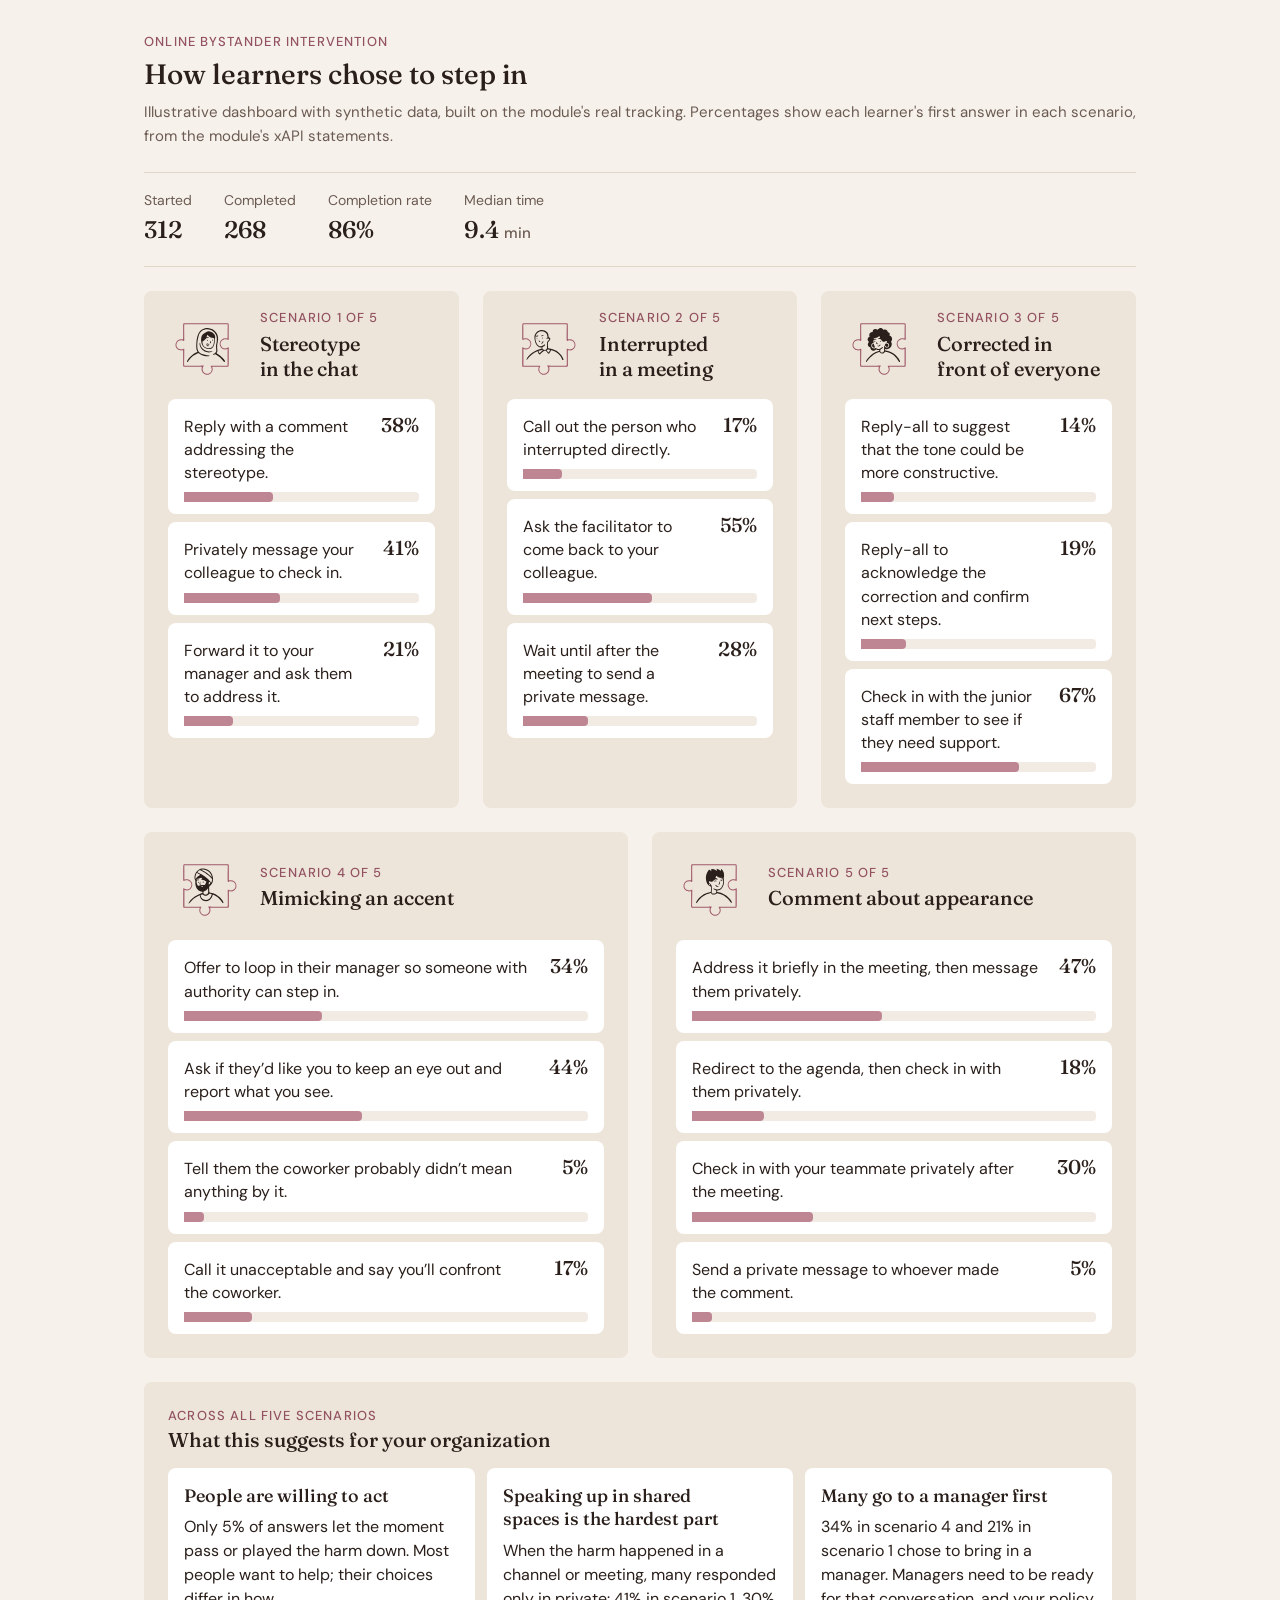
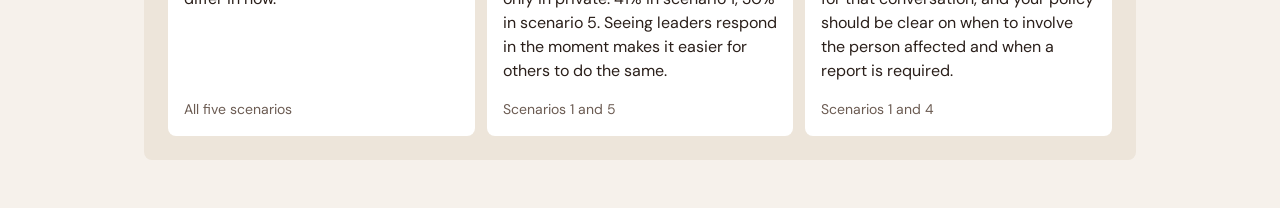
==== dashboard.html @ a737eeb1 "Add illustrative cohort dashboard page A mock of what an L&D lead would see from real deployment dat" ====
<!doctype html>
<html lang="en-CA">
<head>
<meta charset="utf-8">
<meta name="viewport" content="width=device-width, initial-scale=1">
<title>OBI Cohort Dashboard</title>
<link rel="preconnect" href="https://fonts.googleapis.com">
<link rel="preconnect" href="https://fonts.gstatic.com" crossorigin>
<link rel="stylesheet" href="https://fonts.googleapis.com/css2?family=Fraunces:wght@400;500&family=DM+Sans:wght@400;500&display=swap">
<style>
/* Layout: module tokens; scenarios 1–3 (three options) in thirds and 4–5 (four options) in halves so rows match, then a full-width takeaways panel. Light only, matching the module. */
:root {
  color-scheme: light;
  --color-bg: #F6F1EB;
  --color-bg-weighted: #EDE5DA;
  --color-accent: #A0596A;
  --color-eyebrow: #935262;
  --color-text: #2A1F1A;
  --color-text-secondary: #6B5B52;
  --color-surface: #FFFFFF;
  --color-border: #E0D6C8;
  --color-track: #F1EBE4;
  --color-bar: #BE8592;
  --font-heading: "Fraunces", Georgia, serif;
  --font-body: "DM Sans", system-ui, -apple-system, sans-serif;
  --space-1: 0.5rem; --space-2: 0.75rem; --space-3: 1rem; --space-4: 1.5rem; --space-5: 2rem; --space-6: 3rem;
  --radius: 0.5rem;
  --max-width: 64rem;
}
* { box-sizing: border-box; }
body { margin: 0; background: var(--color-bg); color: var(--color-text); font-family: var(--font-body); font-size: 1.0625rem; line-height: 1.6; }
.page { max-width: var(--max-width); margin: 0 auto; padding-block: var(--space-5) var(--space-6); padding-left: max(16px, env(safe-area-inset-left, 0px)); padding-right: max(16px, env(safe-area-inset-right, 0px)); display: grid; gap: var(--space-4); }

.eyebrow { font-weight: 500; font-size: 0.8125rem; letter-spacing: 0.09em; text-transform: uppercase; color: var(--color-eyebrow); margin: 0; }
h1 { font-family: var(--font-heading); font-weight: 500; font-size: 1.75rem; line-height: 1.25; margin: 0.25rem 0 0; text-wrap: balance; }
.synthetic { margin: var(--space-1) 0 0; font-size: 0.9375rem; color: var(--color-text-secondary); }

.stats { display: flex; flex-wrap: wrap; gap: var(--space-2) var(--space-5); margin: 0; padding: var(--space-3) 0; border-block: 1px solid var(--color-border); }
.stats div { display: grid; }
.stats dt { font-size: 0.875rem; color: var(--color-text-secondary); }
.stats dd { margin: 0; font-family: var(--font-heading); font-size: 1.5rem; font-weight: 500; font-variant-numeric: tabular-nums; }
.stats dd small { font-family: var(--font-body); font-size: 0.9375rem; color: var(--color-text-secondary); margin-left: 0.25rem; }


.grid { display: grid; grid-template-columns: repeat(6, minmax(0, 1fr)); gap: var(--space-4); }
.grid .scenario { grid-column: span 2; }
.grid .scenario--wide { grid-column: span 3; }
@media (max-width: 1000px) {
  .grid { grid-template-columns: repeat(2, minmax(0, 1fr)); }
  .grid .scenario, .grid .scenario--wide { grid-column: auto; }
  .grid .scenario:last-child { grid-column: 1 / -1; }
  .scenario:last-child .options { grid-template-columns: repeat(2, minmax(0, 1fr)); }
}
@media (max-width: 680px) {
  .grid { grid-template-columns: minmax(0, 1fr); }
  .scenario:last-child .options { grid-template-columns: minmax(0, 1fr); }
}
.scenario { background: var(--color-bg-weighted); border-radius: var(--radius); padding: var(--space-3) var(--space-4) var(--space-4); }
.scenario-meta { display: flex; align-items: center; gap: var(--space-3); margin-bottom: var(--space-3); }
.scenario-illustration { width: 76px; height: 76px; flex: none; }
.scenario-meta__text { display: grid; gap: 0.125rem; min-width: 0; }
.scenario-title { font-family: var(--font-heading); font-weight: 500; font-size: 1.25rem; text-wrap: balance; line-height: 1.25; margin: 0; }

.options { list-style: none; margin: 0; padding: 0; display: grid; gap: 0.5rem; }
.option { background: var(--color-surface); border-radius: var(--radius); padding: 0.625rem var(--space-3) 0.75rem; display: grid; gap: 0.5rem; }
.option-top { display: flex; justify-content: space-between; align-items: baseline; gap: var(--space-3); }
.option-text { margin: 0; min-width: 0; font-size: 1rem; line-height: 1.45; text-wrap: pretty; }

.percent { font-family: var(--font-heading); font-weight: 500; font-size: 1.25rem; font-variant-numeric: tabular-nums; white-space: nowrap; }
.track { position: relative; height: 0.625rem; background: var(--color-track); border-radius: 0 4px 4px 0; outline-offset: 4px; }
.track:focus-visible { outline: 2px solid var(--color-accent); }
.track .bar { position: absolute; inset: 0 auto 0 0; background: var(--color-bar); border-radius: 0 4px 4px 0; }

.takeaways { background: var(--color-bg-weighted); border-radius: var(--radius); padding: var(--space-4); display: grid; gap: var(--space-3); }
.takeaway-list { list-style: none; margin: 0; padding: 0; display: grid; grid-template-columns: repeat(3, minmax(0, 1fr)); gap: var(--space-2); }
@media (max-width: 900px) { .takeaway-list { grid-template-columns: minmax(0, 1fr); } }
.takeaway { background: var(--color-surface); border-radius: var(--radius); padding: var(--space-3); display: flex; flex-direction: column; gap: 0.5rem; }
.takeaway h3 { font-family: var(--font-heading); font-weight: 500; font-size: 1.125rem; line-height: 1.3; margin: 0; text-wrap: balance; }
.takeaway p { margin: 0; font-size: 1rem; line-height: 1.5; text-wrap: pretty; }
.takeaway .seen { margin-top: auto; padding-top: 0.5rem; font-size: 0.875rem; color: var(--color-text-secondary); }


#tip { position: fixed; z-index: 20; pointer-events: none; background: var(--color-text); color: var(--color-surface); font-size: 0.875rem; line-height: 1.4; padding: 0.4rem 0.6rem; border-radius: 6px; max-width: 240px; }

</style>
</head>
<body>

<main class="page">
  <header>
    <p class="eyebrow">Online Bystander Intervention</p>
    <h1>How learners chose to step in</h1>
    <p class="synthetic">Illustrative dashboard with synthetic data, built on the module's real tracking. Percentages show each learner's first answer in each scenario, from the module's xAPI statements.</p>
  </header>

  <dl class="stats" id="stats"></dl>

  <div class="grid">
    <div id="scenarios" style="display:contents"></div>
  </div>

  <section class="takeaways" aria-labelledby="tk-h">
    <div>
      <p class="eyebrow">Across all five scenarios</p>
      <h2 class="scenario-title" id="tk-h">What this suggests for your organization</h2>
    </div>
    <ul class="takeaway-list" id="takeaways"></ul>
  </section>
</main>

<div id="tip" hidden></div>

<script>
// Learner counts are synthetic. Option copy is the module's own.
const ILLUSTRATIONS = {"1": "[data-uri]", "2": "[data-uri]", "3": "[data-uri]", "4": "[data-uri]", "5": "[data-uri]"};
const scenarios = [
  { n: 1, title: "Stereotype in the chat", reached: 309, opts: [
    { id: "A", text: "Reply with a comment addressing the stereotype.", share: 38 },
    { id: "B", text: "Privately message your colleague to check in.", share: 41 },
    { id: "C", text: "Forward it to your manager and ask them to address it.", share: 21 } ] },
  { n: 2, title: "Interrupted in a meeting", reached: 301, opts: [
    { id: "A", text: "Call out the person who interrupted directly.", share: 17 },
    { id: "B", text: "Ask the facilitator to come back to your colleague.", share: 55 },
    { id: "C", text: "Wait until after the meeting to send a private message.", share: 28 } ] },
  { n: 3, title: "Corrected in front of everyone", reached: 294, opts: [
    { id: "A", text: "Reply-all to suggest that the tone could be more constructive.", share: 14 },
    { id: "B", text: "Reply-all to acknowledge the correction and confirm next steps.", share: 19 },
    { id: "C", text: "Check in with the junior staff member to see if they need support.", share: 67 } ] },
  { n: 4, title: "Mimicking an accent", reached: 284, opts: [
    { id: "A", text: "Offer to loop in their manager so someone with authority can step in.", share: 34 },
    { id: "B", text: "Ask if they’d like you to keep an eye out and report what you see.", share: 44 },
    { id: "C", text: "Tell them the coworker probably didn’t mean anything by it.", share: 5 },
    { id: "D", text: "Call it unacceptable and say you’ll confront the coworker.", share: 17 } ] },
  { n: 5, title: "Comment about appearance", reached: 276, opts: [
    { id: "A", text: "Address it briefly in the meeting, then message them privately.", share: 47 },
    { id: "B", text: "Redirect to the agenda, then check in with them privately.", share: 18 },
    { id: "C", text: "Check in with your teammate privately after the meeting.", share: 30 },
    { id: "D", text: "Send a private message to whoever made the comment.", share: 5 } ] },
];
const started = 312, completed = 268, medianMinutes = 9.4;

// Largest-remainder rounding so each scenario's counts sum to the learners who reached it.
for (const sc of scenarios) {
  const raw = sc.opts.map(o => o.share * sc.reached / 100);
  const counts = raw.map(Math.floor);
  const left = sc.reached - counts.reduce((a, b) => a + b, 0);
  raw.map((r, i) => [r - Math.floor(r), i]).sort((a, b) => b[0] - a[0]).slice(0, left).forEach(([, i]) => counts[i]++);
  sc.opts.forEach((o, i) => { o.count = counts[i]; o.pct = 100 * counts[i] / sc.reached; });
}

const fmt = (v, d = 0) => v.toLocaleString("en-CA", { minimumFractionDigits: d, maximumFractionDigits: d });
const esc = s => String(s).replace(/[&<>"]/g, c => ({ "&": "&amp;", "<": "&lt;", ">": "&gt;", '"': "&quot;" }[c]));

document.getElementById("stats").innerHTML = [
  ["Started", fmt(started), ""],
  ["Completed", fmt(completed), ""],
  ["Completion rate", fmt(100 * completed / started) + "%", ""],
  ["Median time", fmt(medianMinutes, 1), "min"],
].map(([label, value, small]) => `<div><dt>${label}</dt><dd>${value}${small ? `<small>${small}</small>` : ""}</dd></div>`).join("");

document.getElementById("scenarios").innerHTML = scenarios.map(sc => {
  return `
  <section class="scenario${sc.opts.length > 3 ? " scenario--wide" : ""}" aria-labelledby="sc${sc.n}">
    <div class="scenario-meta">
      <img class="scenario-illustration" src="${ILLUSTRATIONS[sc.n]}" alt="" aria-hidden="true">
      <div class="scenario-meta__text">
        <p class="eyebrow">Scenario ${sc.n} of 5</p>
        <h2 class="scenario-title" id="sc${sc.n}">${esc(sc.title)}</h2>
      </div>
    </div>
    <ul class="options">
      ${sc.opts.map(o => `
      <li class="option">
        <div class="option-top">
          <p class="option-text">${esc(o.text)}</p>
          <span class="percent">${fmt(o.pct)}%</span>
        </div>
        <div class="track" role="img" tabindex="0"
          data-tip="${esc(`${o.count} of ${sc.reached} learners`)}"
          aria-label="${fmt(o.pct)}% chose this, ${o.count} of ${sc.reached} learners.">
          <div class="bar" style="width:${o.pct}%"></div>
        </div>
      </li>`).join("")}
    </ul>
  </section>`;
}).join("");

const pct = (n, id) => fmt(scenarios[n - 1].opts.find(o => o.id === id).pct) + "%";
const answer = (n, id) => scenarios[n - 1].opts.find(o => o.id === id);
const totalAnswers = scenarios.reduce((sum, sc) => sum + sc.reached, 0);
const dismissed = answer(3, "B").count + answer(4, "C").count;
const takeaways = [
  {
    title: "People are willing to act",
    body: `Only ${fmt(100 * dismissed / totalAnswers)}% of answers let the moment pass or played the harm down. Most people want to help; their choices differ in how.`,
    seen: "All five scenarios",
  },
  {
    title: "Speaking up in shared spaces is the hardest part",
    body: `When the harm happened in a channel or meeting, many responded only in private: ${pct(1, "B")} in scenario 1, ${pct(5, "C")} in scenario 5. Seeing leaders respond in the moment makes it easier for others to do the same.`,
    seen: "Scenarios 1 and 5",
  },
  {
    title: "Many go to a manager first",
    body: `${pct(4, "A")} in scenario 4 and ${pct(1, "C")} in scenario 1 chose to bring in a manager. Managers need to be ready for that conversation, and your policy should be clear on when to involve the person affected and when a report is required.`,
    seen: "Scenarios 1 and 4",
  },
];
document.getElementById("takeaways").innerHTML = takeaways.map(t => `
  <li class="takeaway">
    <h3>${esc(t.title)}</h3>
    <p>${esc(t.body)}</p>
    <p class="seen">${esc(t.seen)}</p>
  </li>`).join("");

const tip = document.getElementById("tip");
function showTip(target, x, y) {
  tip.innerHTML = target.dataset.tip; tip.hidden = false;
  const w = tip.offsetWidth, h = tip.offsetHeight;
  let left = x + 14, top = y + 14;
  if (left + w > window.innerWidth - 8) left = x - w - 14;
  if (top + h > window.innerHeight - 8) top = y - h - 14;
  tip.style.left = Math.max(8, left) + "px"; tip.style.top = Math.max(8, top) + "px";
}
document.addEventListener("pointermove", ev => {
  const t = ev.target.closest?.("[data-tip]");
  if (t) showTip(t, ev.clientX, ev.clientY); else tip.hidden = true;
});
document.addEventListener("focusin", ev => {
  const t = ev.target.closest?.("[data-tip]");
  if (!t) return;
  const r = t.getBoundingClientRect();
  showTip(t, r.left + r.width / 2, r.bottom);
});
document.addEventListener("focusout", () => { tip.hidden = true; });
</script>

</body>
</html>
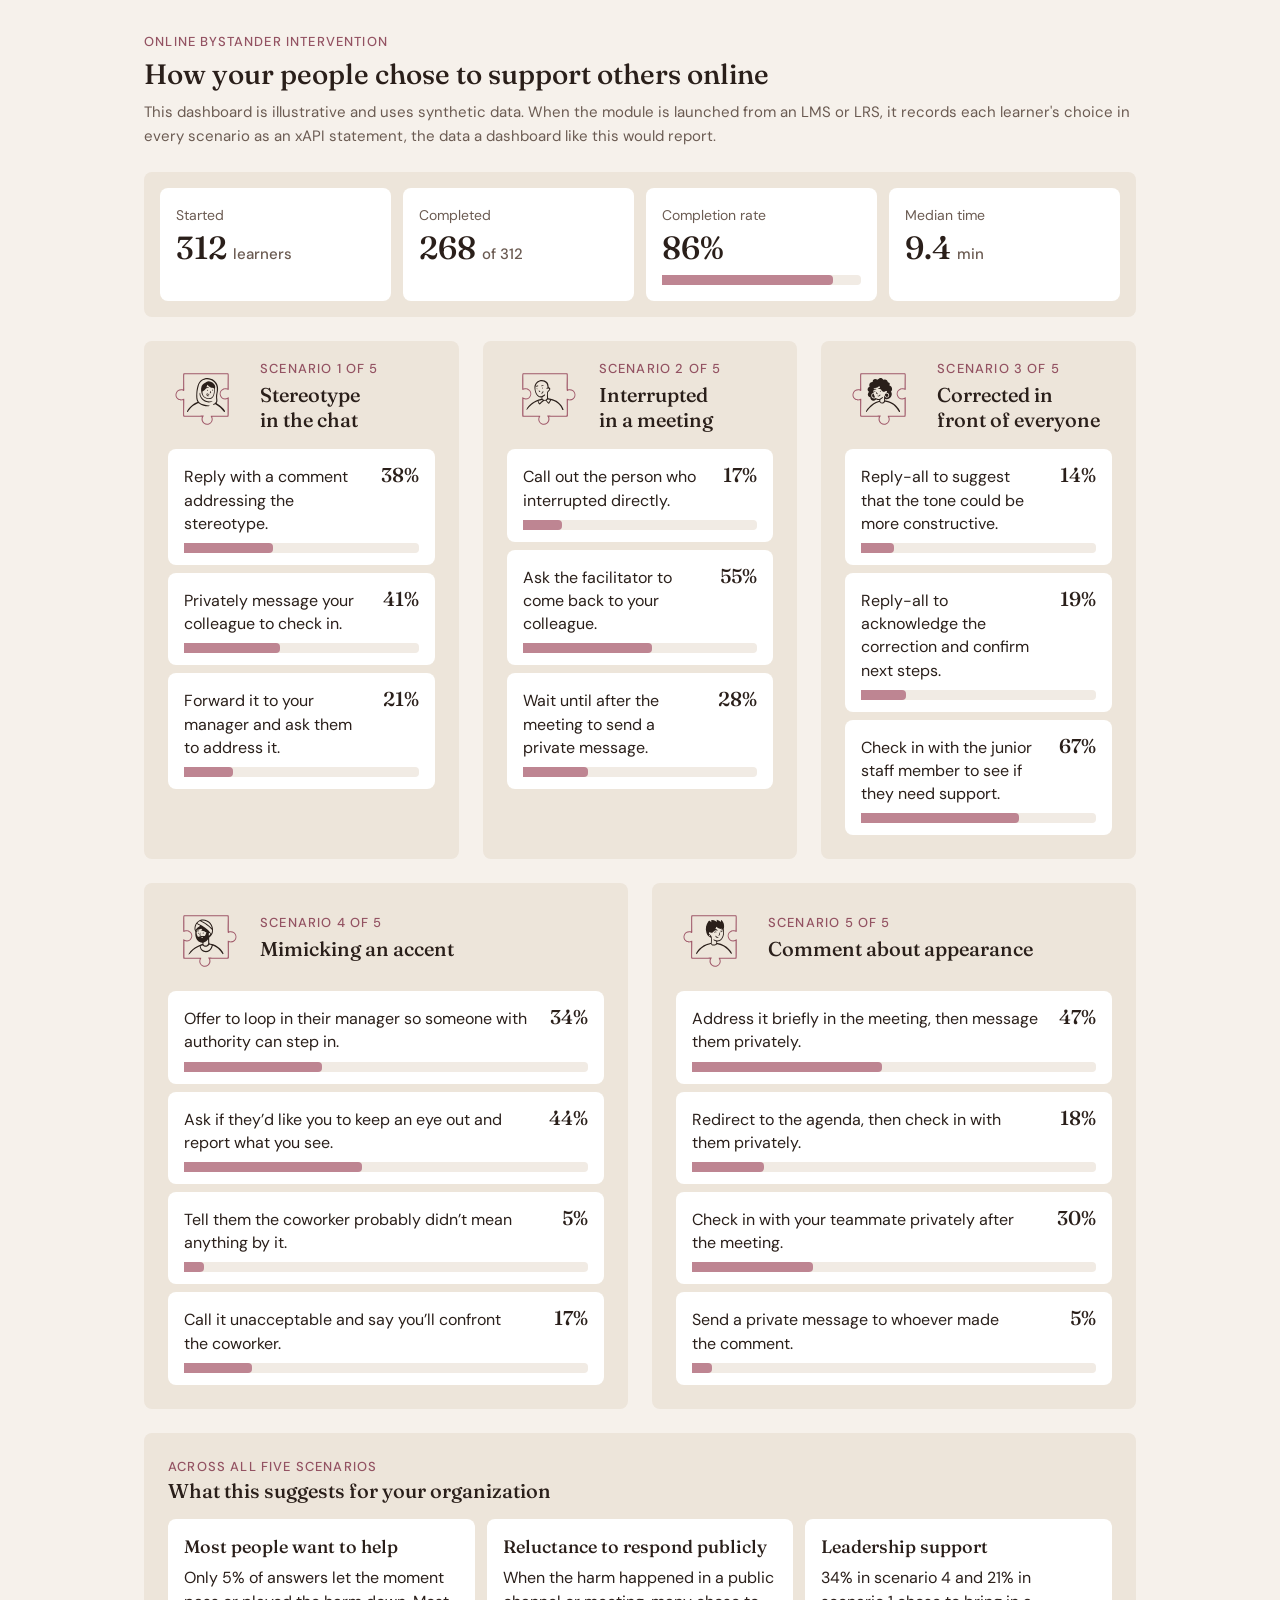
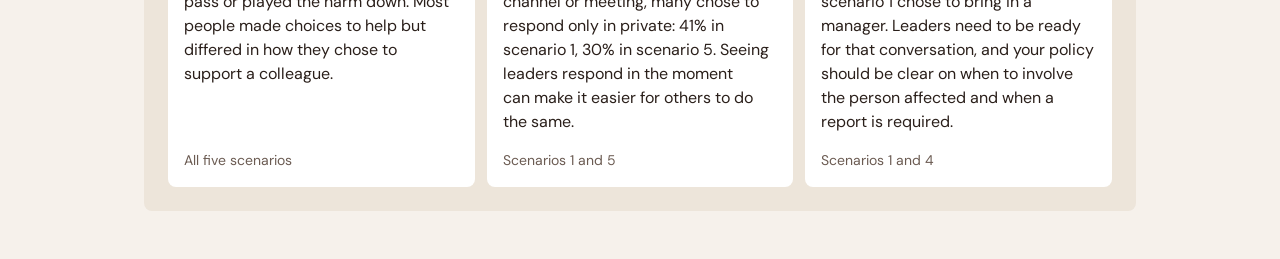
==== commit 67496fee: "Refine cohort dashboard copy and headline figures Retitles the page around supporting others online " ====
--- a/dashboard.html
+++ b/dashboard.html
@@ -35,11 +35,13 @@
 h1 { font-family: var(--font-heading); font-weight: 500; font-size: 1.75rem; line-height: 1.25; margin: 0.25rem 0 0; text-wrap: balance; }
 .synthetic { margin: var(--space-1) 0 0; font-size: 0.9375rem; color: var(--color-text-secondary); }
 
-.stats { display: flex; flex-wrap: wrap; gap: var(--space-2) var(--space-5); margin: 0; padding: var(--space-3) 0; border-block: 1px solid var(--color-border); }
-.stats div { display: grid; }
-.stats dt { font-size: 0.875rem; color: var(--color-text-secondary); }
-.stats dd { margin: 0; font-family: var(--font-heading); font-size: 1.5rem; font-weight: 500; font-variant-numeric: tabular-nums; }
-.stats dd small { font-family: var(--font-body); font-size: 0.9375rem; color: var(--color-text-secondary); margin-left: 0.25rem; }
+.stats { display: grid; grid-template-columns: repeat(4, minmax(0, 1fr)); gap: var(--space-2); margin: 0; padding: var(--space-3); background: var(--color-bg-weighted); border-radius: var(--radius); }
+@media (max-width: 680px) { .stats { grid-template-columns: repeat(2, minmax(0, 1fr)); } }
+.stat { background: var(--color-surface); border-radius: var(--radius); padding: var(--space-3); display: flex; flex-direction: column; gap: 0.25rem; }
+.stat dt { font-size: 0.875rem; color: var(--color-text-secondary); }
+.stat dd { margin: 0; font-family: var(--font-heading); font-size: 2rem; line-height: 1.1; font-weight: 500; font-variant-numeric: tabular-nums; }
+.stat dd small { font-family: var(--font-body); font-size: 0.9375rem; color: var(--color-text-secondary); margin-left: 0.375rem; }
+.stat .track { margin-top: 0.625rem; }
 
 
 .grid { display: grid; grid-template-columns: repeat(6, minmax(0, 1fr)); gap: var(--space-4); }
@@ -89,8 +91,8 @@
 <main class="page">
   <header>
     <p class="eyebrow">Online Bystander Intervention</p>
-    <h1>How learners chose to step in</h1>
-    <p class="synthetic">Illustrative dashboard with synthetic data, built on the module's real tracking. Percentages show each learner's first answer in each scenario, from the module's xAPI statements.</p>
+    <h1>How your people chose to support others online</h1>
+    <p class="synthetic">This dashboard is illustrative and uses synthetic data. When the module is launched from an LMS or LRS, it records each learner's choice in every scenario as an xAPI statement, the data a dashboard like this would report.</p>
   </header>
 
   <dl class="stats" id="stats"></dl>
@@ -151,12 +153,15 @@
 const fmt = (v, d = 0) => v.toLocaleString("en-CA", { minimumFractionDigits: d, maximumFractionDigits: d });
 const esc = s => String(s).replace(/[&<>"]/g, c => ({ "&": "&amp;", "<": "&lt;", ">": "&gt;", '"': "&quot;" }[c]));
 
+const completionRate = 100 * completed / started;
 document.getElementById("stats").innerHTML = [
-  ["Started", fmt(started), ""],
-  ["Completed", fmt(completed), ""],
-  ["Completion rate", fmt(100 * completed / started) + "%", ""],
+  ["Started", fmt(started), "learners"],
+  ["Completed", fmt(completed), `of ${fmt(started)}`],
+  ["Completion rate", fmt(completionRate) + "%", "",
+    `<div class="track" role="img" aria-label="${fmt(completionRate)}% completed"><div class="bar" style="width:${completionRate}%"></div></div>`],
   ["Median time", fmt(medianMinutes, 1), "min"],
-].map(([label, value, small]) => `<div><dt>${label}</dt><dd>${value}${small ? `<small>${small}</small>` : ""}</dd></div>`).join("");
+].map(([label, value, small, extra = ""]) =>
+  `<div class="stat"><dt>${label}</dt><dd>${value}${small ? `<small>${small}</small>` : ""}${extra}</dd></div>`).join("");
 
 document.getElementById("scenarios").innerHTML = scenarios.map(sc => {
   return `
@@ -191,18 +196,18 @@
 const dismissed = answer(3, "B").count + answer(4, "C").count;
 const takeaways = [
   {
-    title: "People are willing to act",
-    body: `Only ${fmt(100 * dismissed / totalAnswers)}% of answers let the moment pass or played the harm down. Most people want to help; their choices differ in how.`,
+    title: "Most people want to help",
+    body: `Only ${fmt(100 * dismissed / totalAnswers)}% of answers let the moment pass or played the harm down. Most people made choices to help but differed in how they chose to support a colleague.`,
     seen: "All five scenarios",
   },
   {
-    title: "Speaking up in shared spaces is the hardest part",
-    body: `When the harm happened in a channel or meeting, many responded only in private: ${pct(1, "B")} in scenario 1, ${pct(5, "C")} in scenario 5. Seeing leaders respond in the moment makes it easier for others to do the same.`,
+    title: "Reluctance to respond publicly",
+    body: `When the harm happened in a public channel or meeting, many chose to respond only in private: ${pct(1, "B")} in scenario 1, ${pct(5, "C")} in scenario 5. Seeing leaders respond in the moment can make it easier for others to do the same.`,
     seen: "Scenarios 1 and 5",
   },
   {
-    title: "Many go to a manager first",
-    body: `${pct(4, "A")} in scenario 4 and ${pct(1, "C")} in scenario 1 chose to bring in a manager. Managers need to be ready for that conversation, and your policy should be clear on when to involve the person affected and when a report is required.`,
+    title: "Leadership support",
+    body: `${pct(4, "A")} in scenario 4 and ${pct(1, "C")} in scenario 1 chose to bring in a manager. Leaders need to be ready for that conversation, and your policy should be clear on when to involve the person affected and when a report is required.`,
     seen: "Scenarios 1 and 4",
   },
 ];
